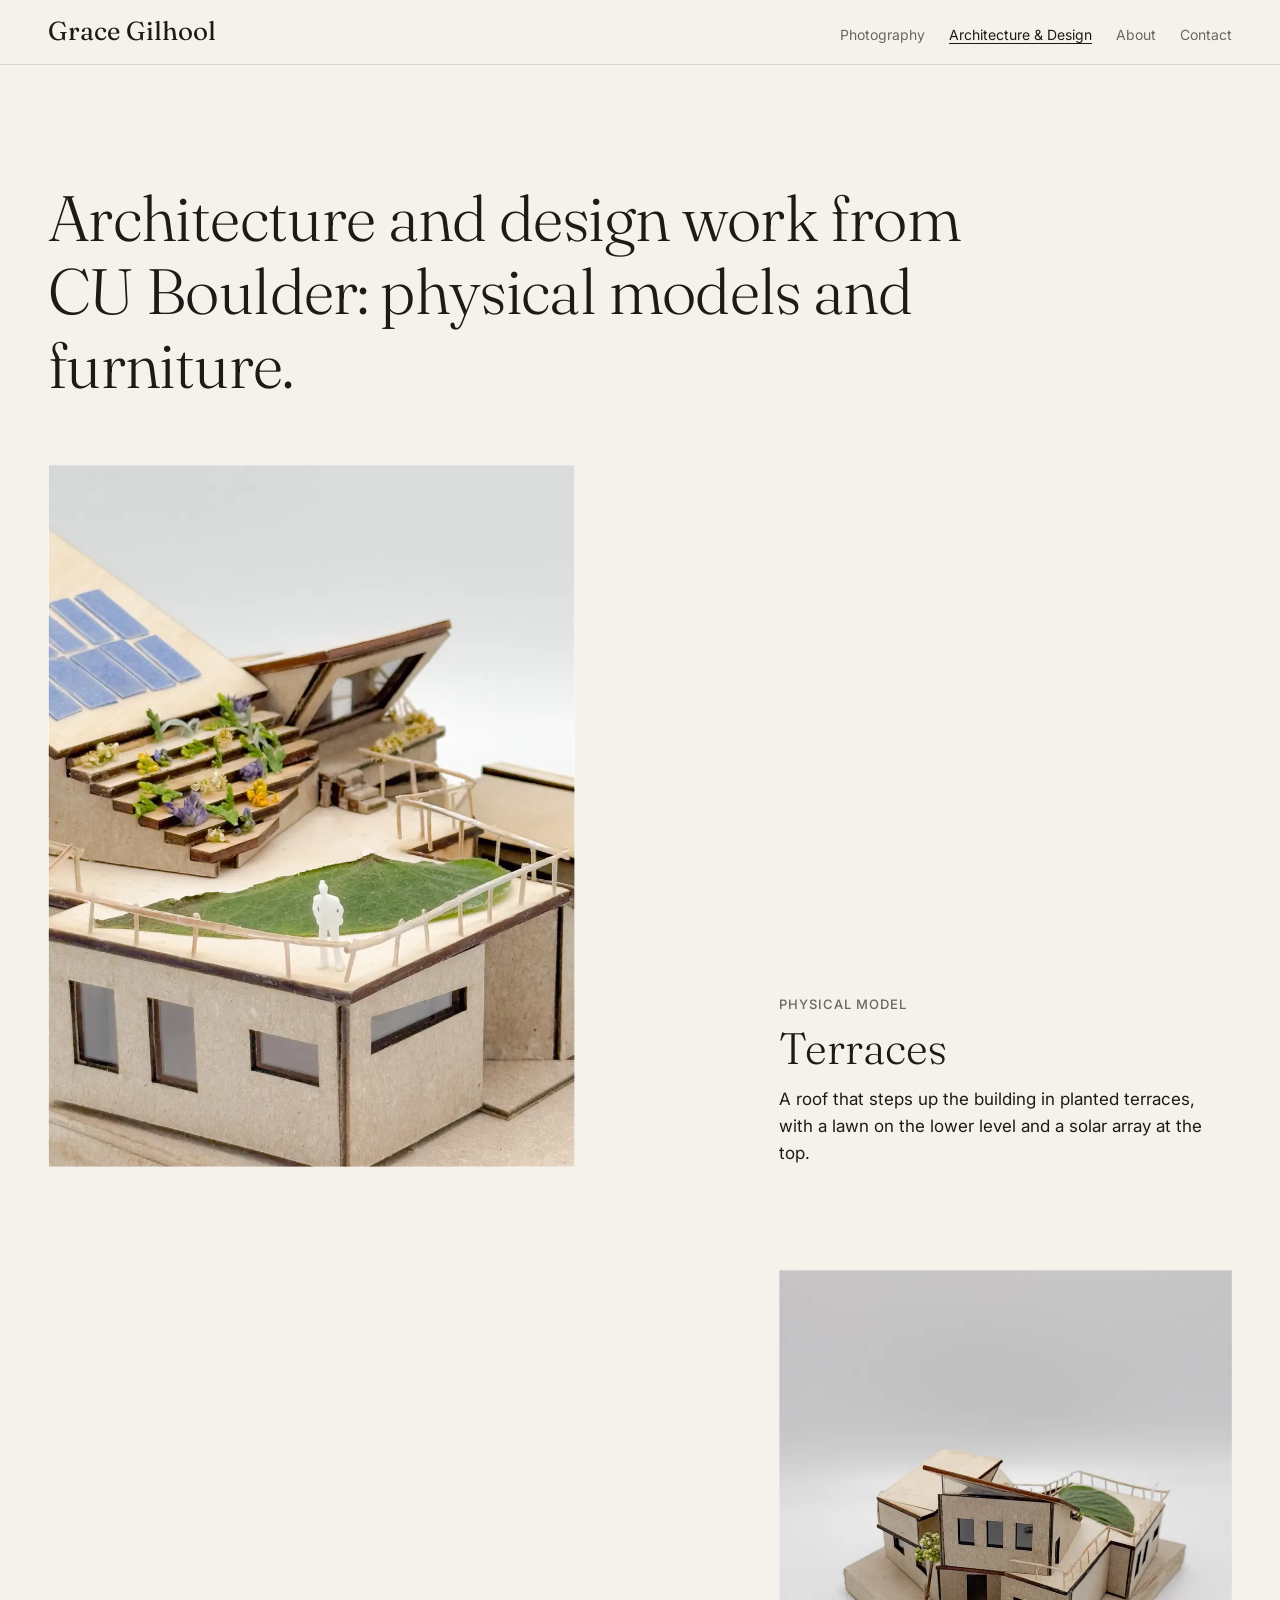
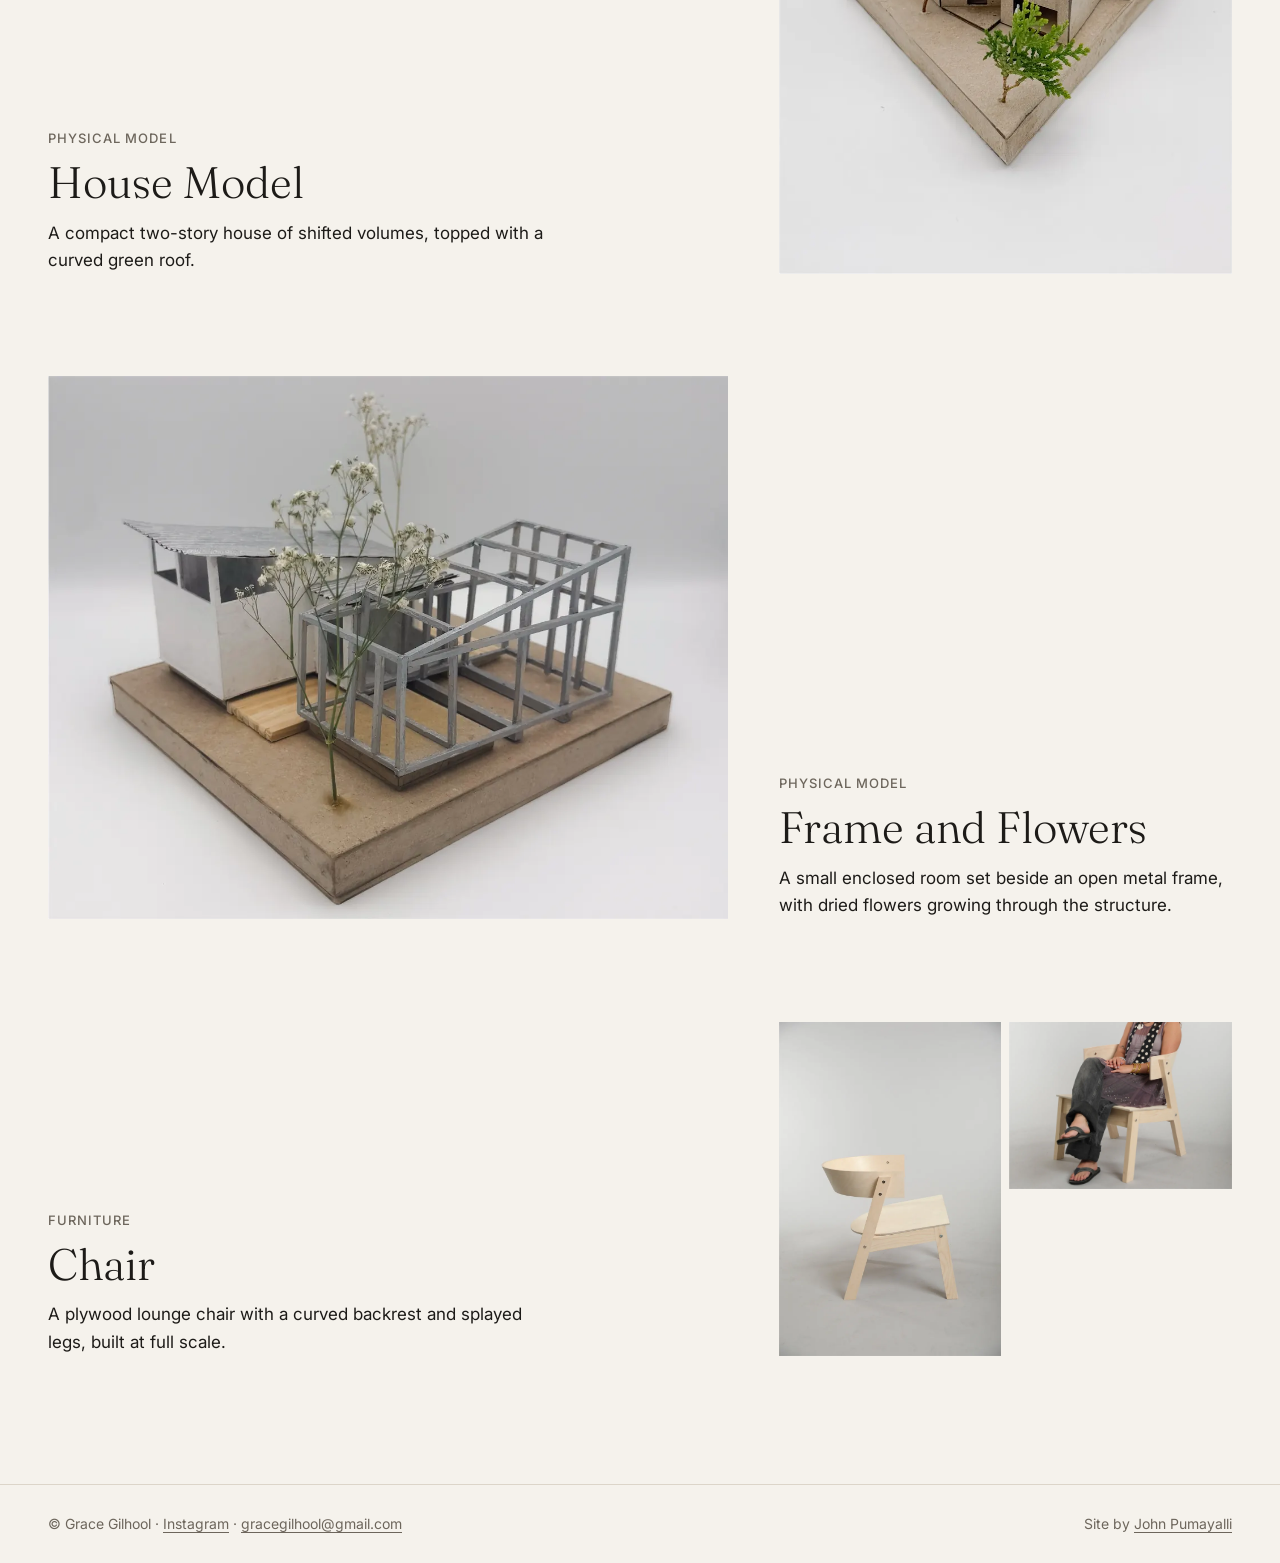
==== architecture.html @ c56a912a "Redesign: light editorial site with Photography and Architecture pages Replaces the HTML5 UP Multive" ====
<!doctype html>
<html lang="en">
<head>
<meta charset="utf-8">
<meta name="viewport" content="width=device-width, initial-scale=1">
<title>Architecture & Design | Grace Gilhool</title>
<meta name="description" content="Architecture models and furniture by Grace Gilhool, architecture student at CU Boulder.">
<meta property="og:title" content="Architecture & Design | Grace Gilhool">
<meta property="og:description" content="Architecture models and furniture by Grace Gilhool, architecture student at CU Boulder.">
<meta property="og:image" content="https://gracegilhool.com/images/fulls/beret-portrait.webp">
<link rel="icon" href="favicon.png">
<link rel="preconnect" href="https://fonts.googleapis.com">
<link rel="preconnect" href="https://fonts.gstatic.com" crossorigin>
<link rel="stylesheet" href="https://fonts.googleapis.com/css2?family=Fraunces:opsz,wght@9..144,300;9..144,400&amp;family=Inter:wght@400;500&amp;display=swap">
<link rel="stylesheet" href="styles.css?v=04989274">
</head>
<body>
<header class="site-header">
  <a class="wordmark" href="./">Grace Gilhool</a>
  <nav><a href="./">Photography</a><a href="architecture.html" aria-current="page">Architecture<span class="nav-long"> &amp; Design</span></a><a href="./#about">About</a><a href="./#contact">Contact</a></nav>
</header>
<main>
<section class="intro">
  <h1>Architecture and design work from CU Boulder: physical models and furniture.</h1>
</section>
<section class="projects" data-lightbox>
  <article class="project">
    <div class="project-images" data-count="1"><a href="images/fulls/model-green-roof.webp" data-title="Terraces" data-caption=""><img src="images/thumbs/model-green-roof.webp" width="901" height="1200" alt="Architectural model with stepped planted terraces, a rooftop lawn and solar panels" decoding="async"></a></div>
    <div class="project-text">
      <p class="kind">Physical model</p>
      <h2>Terraces</h2>
      <p>A roof that steps up the building in planted terraces, with a lawn on the lower level and a solar array at the top.</p>
    </div>
  </article>
  <article class="project">
    <div class="project-images" data-count="1"><a href="images/fulls/model-house.webp" data-title="House Model" data-caption=""><img src="images/thumbs/model-house.webp" width="900" height="1200" alt="Wooden model of a two-story house with a curved green roof" decoding="async"></a></div>
    <div class="project-text">
      <p class="kind">Physical model</p>
      <h2>House Model</h2>
      <p>A compact two-story house of shifted volumes, topped with a curved green roof.</p>
    </div>
  </article>
  <article class="project">
    <div class="project-images" data-count="1"><a href="images/fulls/model-frame.webp" data-title="Frame and Flowers" data-caption=""><img src="images/thumbs/model-frame.webp" width="1200" height="959" alt="Architectural model of a white room beside an open gray frame, with dried flowers" loading="lazy" decoding="async"></a></div>
    <div class="project-text">
      <p class="kind">Physical model</p>
      <h2>Frame and Flowers</h2>
      <p>A small enclosed room set beside an open metal frame, with dried flowers growing through the structure.</p>
    </div>
  </article>
  <article class="project">
    <div class="project-images" data-count="2"><a href="images/fulls/chair.webp" data-title="Chair" data-caption=""><img src="images/thumbs/chair.webp" width="800" height="1200" alt="Plywood lounge chair on a gray backdrop" loading="lazy" decoding="async"></a><a href="images/fulls/chair-seated.webp" data-title="Chair" data-caption=""><img src="images/thumbs/chair-seated.webp" width="1200" height="901" alt="Someone sitting in the plywood chair" loading="lazy" decoding="async"></a></div>
    <div class="project-text">
      <p class="kind">Furniture</p>
      <h2>Chair</h2>
      <p>A plywood lounge chair with a curved backrest and splayed legs, built at full scale.</p>
    </div>
  </article>
</section>
</main>
<footer class="site-footer">
  <p>&copy; Grace Gilhool &middot; <a href="https://www.instagram.com/gracegilhoolpictures/">Instagram</a> &middot; <a href="mailto:gracegilhool@gmail.com">gracegilhool@gmail.com</a></p>
  <p class="credit">Site by <a href="https://www.instagram.com/johngenopuma/">John Pumayalli</a></p>
</footer>
<dialog class="lightbox" aria-label="Photo viewer">
  <button class="lb-close" type="button" aria-label="Close">&times;</button>
  <button class="lb-prev" type="button" aria-label="Previous photo">&#8249;</button>
  <figure><img alt=""><figcaption><strong></strong><span></span></figcaption></figure>
  <button class="lb-next" type="button" aria-label="Next photo">&#8250;</button>
</dialog>
<script src="site.js?v=4f8572bb" defer></script>
</body>
</html>
---- styles.css ----
:root {
  --bg: #f5f2ec;
  --ink: #1d1b18;
  --muted: #6d665c;
  --line: #dcd5c9;
  --accent: #974a2c;
  --field: #fffdf9;
  --serif: "Fraunces", Georgia, serif;
  --sans: "Inter", system-ui, -apple-system, sans-serif;
  --gutter: clamp(16px, 4vw, 48px);
  --row: 230px; /* target gallery row height */
}

* { box-sizing: border-box; }

html { scroll-behavior: smooth; scroll-padding-top: 80px; }

body {
  margin: 0;
  background: var(--bg);
  color: var(--ink);
  font: 16px/1.6 var(--sans);
  -webkit-font-smoothing: antialiased;
}

a { color: inherit; text-decoration-thickness: 1px; text-underline-offset: 3px; }
a:hover { color: var(--accent); }

h1, h2, h3 { font-family: var(--serif); font-weight: 300; line-height: 1.15; margin: 0; }

/* Header */

.site-header {
  position: sticky;
  top: 0;
  z-index: 10;
  display: flex;
  align-items: baseline;
  justify-content: space-between;
  gap: 24px;
  padding: 18px var(--gutter);
  background: color-mix(in srgb, var(--bg) 92%, transparent);
  backdrop-filter: blur(8px);
  border-bottom: 1px solid var(--line);
}

.wordmark {
  font: 400 26px/1 var(--serif);
  text-decoration: none;
  white-space: nowrap;
}

.site-header nav { display: flex; flex-wrap: wrap; gap: 6px 24px; font-size: 14px; }
.site-header nav a { text-decoration: none; color: var(--muted); }
.site-header nav a:hover, .site-header nav a[aria-current] { color: var(--ink); }
.site-header nav a[aria-current] { text-decoration: underline; }

/* Intro */

.intro { padding: clamp(48px, 9vw, 120px) var(--gutter) clamp(32px, 5vw, 64px); max-width: 1100px; }
.intro h1 { font-size: clamp(32px, 5.2vw, 64px); letter-spacing: -0.01em; }
.intro p { margin: 20px 0 0; color: var(--muted); font-size: 17px; }

/* Gallery: justified rows. Each photo grows in proportion to its aspect
   ratio (--r), so every photo in a row ends up the same height and nothing
   is cropped. The ::after spacer keeps the last row from stretching. */

.work { padding: 0 var(--gutter); }

.filters { display: flex; flex-wrap: wrap; gap: 8px; margin-bottom: 20px; }
.filters button {
  font: 500 13px/1 var(--sans);
  padding: 9px 14px;
  border: 1px solid var(--line);
  border-radius: 999px;
  background: transparent;
  color: var(--muted);
  cursor: pointer;
}
.filters button:hover { color: var(--ink); border-color: var(--ink); }
.filters button[aria-pressed="true"] { background: var(--ink); border-color: var(--ink); color: var(--bg); }

.gallery { display: flex; flex-wrap: wrap; gap: 8px; }
.gallery::after { content: ""; flex: 1e6 1 0; }
.gallery figure { margin: 0; flex: var(--r) 1 calc(var(--r) * var(--row)); }
.gallery figure[hidden] { display: none; }

.gallery a, .project-images a { display: block; background: var(--line); cursor: zoom-in; }
.gallery img, .project-images img { display: block; width: 100%; height: auto; transition: opacity 0.2s; }
.gallery a:hover img, .project-images a:hover img { opacity: 0.88; }

/* About + contact */

.about, .contact {
  display: grid;
  grid-template-columns: minmax(160px, 1fr) minmax(0, 2fr);
  gap: 24px clamp(24px, 5vw, 80px);
  padding: clamp(56px, 9vw, 120px) var(--gutter) 0;
  max-width: 1200px;
}
.about h2, .contact h2 { font-size: clamp(28px, 3.5vw, 40px); }
.about-body p { margin: 0 0 1em; font-size: 18px; max-width: 62ch; }
.about-body p:first-child { font: 300 clamp(22px, 2.4vw, 28px)/1.35 var(--serif); }
.services { grid-column: 2; border-top: 1px solid var(--line); padding-top: 20px; }
.services h3 { font: 500 13px/1 var(--sans); text-transform: uppercase; letter-spacing: 0.08em; color: var(--muted); }
.services ul { display: flex; flex-wrap: wrap; gap: 8px; list-style: none; padding: 0; margin: 16px 0 0; }
.services a { display: block; padding: 6px 12px; border: 1px solid var(--line); border-radius: 999px; font-size: 14px; text-decoration: none; }
.services a:hover { border-color: var(--accent); }

.contact form { display: grid; grid-template-columns: 1fr 1fr; gap: 16px; max-width: 720px; }
.contact label { display: grid; gap: 6px; font-size: 13px; font-weight: 500; color: var(--muted); }
.contact .wide { grid-column: 1 / -1; }
.contact input, .contact select, .contact textarea {
  font: 16px/1.4 var(--sans);
  color: var(--ink);
  padding: 12px 14px;
  border: 1px solid var(--line);
  border-radius: 6px;
  background: var(--field);
  width: 100%;
}
.contact input:focus, .contact select:focus, .contact textarea:focus { outline: 2px solid var(--accent); outline-offset: -1px; border-color: transparent; }
.contact .honey { display: none; }
.actions { display: flex; align-items: center; gap: 16px; }
.actions button {
  font: 500 15px/1 var(--sans);
  padding: 14px 28px;
  border: 0;
  border-radius: 999px;
  background: var(--ink);
  color: var(--bg);
  cursor: pointer;
}
.actions button:hover { background: var(--accent); }
.actions button:disabled { opacity: 0.5; cursor: progress; }
.status { margin: 0; color: var(--muted); font-size: 14px; }

/* Architecture projects */

.projects { display: grid; gap: clamp(56px, 8vw, 104px); padding: 0 var(--gutter); }
.project { display: grid; grid-template-columns: minmax(0, 3fr) minmax(220px, 2fr); gap: clamp(20px, 4vw, 56px); align-items: end; }
.project:nth-child(even) .project-images { order: 2; justify-items: end; }
.project-images { display: grid; gap: 8px; align-items: start; }
.project-images[data-count="2"] { grid-template-columns: 1fr 1fr; }
.project-images a { width: fit-content; max-width: 100%; }
.project-images img { width: auto; max-width: 100%; max-height: 78vh; }
.project-text .kind { font: 500 13px/1 var(--sans); text-transform: uppercase; letter-spacing: 0.08em; color: var(--muted); margin: 0 0 12px; }
.project-text h2 { font-size: clamp(30px, 3.6vw, 44px); margin-bottom: 12px; }
.project-text p:last-child { font-size: 17px; max-width: 46ch; margin: 0; }

/* Footer */

.site-footer {
  display: flex;
  flex-wrap: wrap;
  justify-content: space-between;
  gap: 8px 24px;
  margin-top: clamp(72px, 10vw, 140px);
  padding: 28px var(--gutter);
  border-top: 1px solid var(--line);
  font-size: 14px;
  color: var(--muted);
}
.site-footer p { margin: 0; }

/* Lightbox */

.lightbox {
  width: 100vw;
  height: 100dvh;
  max-width: none;
  max-height: none;
  margin: 0;
  padding: 0;
  border: 0;
  background: #161412;
  color: #f5f2ec;
}
.lightbox[open] { display: grid; grid-template-columns: 64px 1fr 64px; align-items: center; }
.lightbox::backdrop { background: transparent; }
.lightbox figure { margin: 0; display: grid; justify-items: center; gap: 14px; grid-column: 2; }
.lightbox img { max-width: 100%; max-height: calc(100dvh - 120px); object-fit: contain; }
.lightbox figcaption { text-align: center; font-size: 14px; color: #c9c1b4; max-width: 60ch; }
.lightbox figcaption strong { display: block; font: 400 20px/1.3 var(--serif); color: #f5f2ec; }
.lightbox button {
  background: none;
  border: 0;
  color: #f5f2ec;
  font-size: 44px;
  line-height: 1;
  cursor: pointer;
  opacity: 0.7;
  height: 100%;
}
.lightbox button:hover { opacity: 1; }
.lb-close { position: absolute; top: 12px; right: 16px; height: auto !important; font-size: 36px !important; }

/* Screen sizes */

@media (min-width: 1400px) {
  :root { --row: 280px; }
}


@media (max-width: 900px) {
  :root { --row: 180px; }
  .about, .contact { grid-template-columns: 1fr; }
  .services { grid-column: auto; }
  .project { grid-template-columns: 1fr; }
  .project:nth-child(even) .project-images { order: 0; justify-items: start; }
}

@media (max-width: 560px) {
  :root { --row: 120px; }
  .site-header { flex-direction: column; gap: 10px; }
  .site-header nav { gap: 6px 16px; font-size: 13px; }
  .nav-long { display: none; }
  .gallery { gap: 4px; }
  .contact form { grid-template-columns: 1fr; }
  .lightbox[open] { grid-template-columns: 0 1fr 0; }
  .lb-prev, .lb-next { display: none; }
}
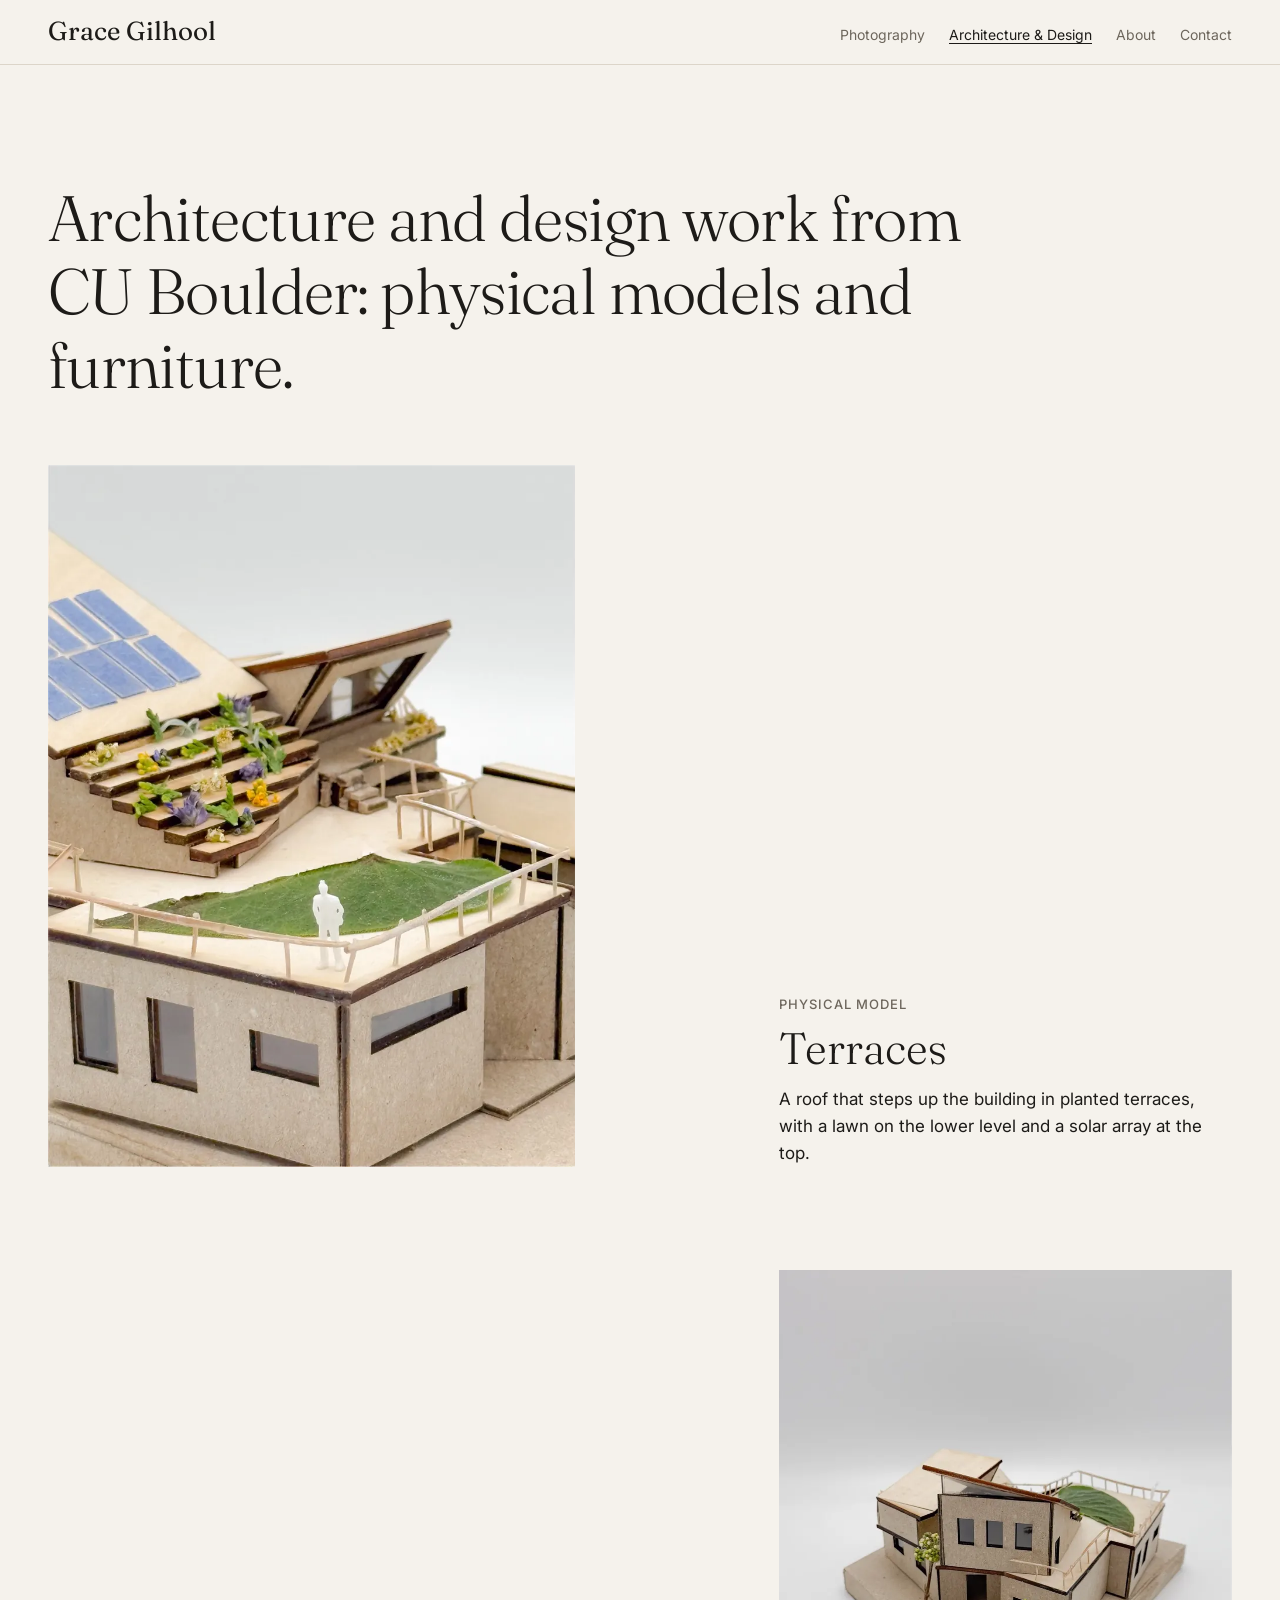
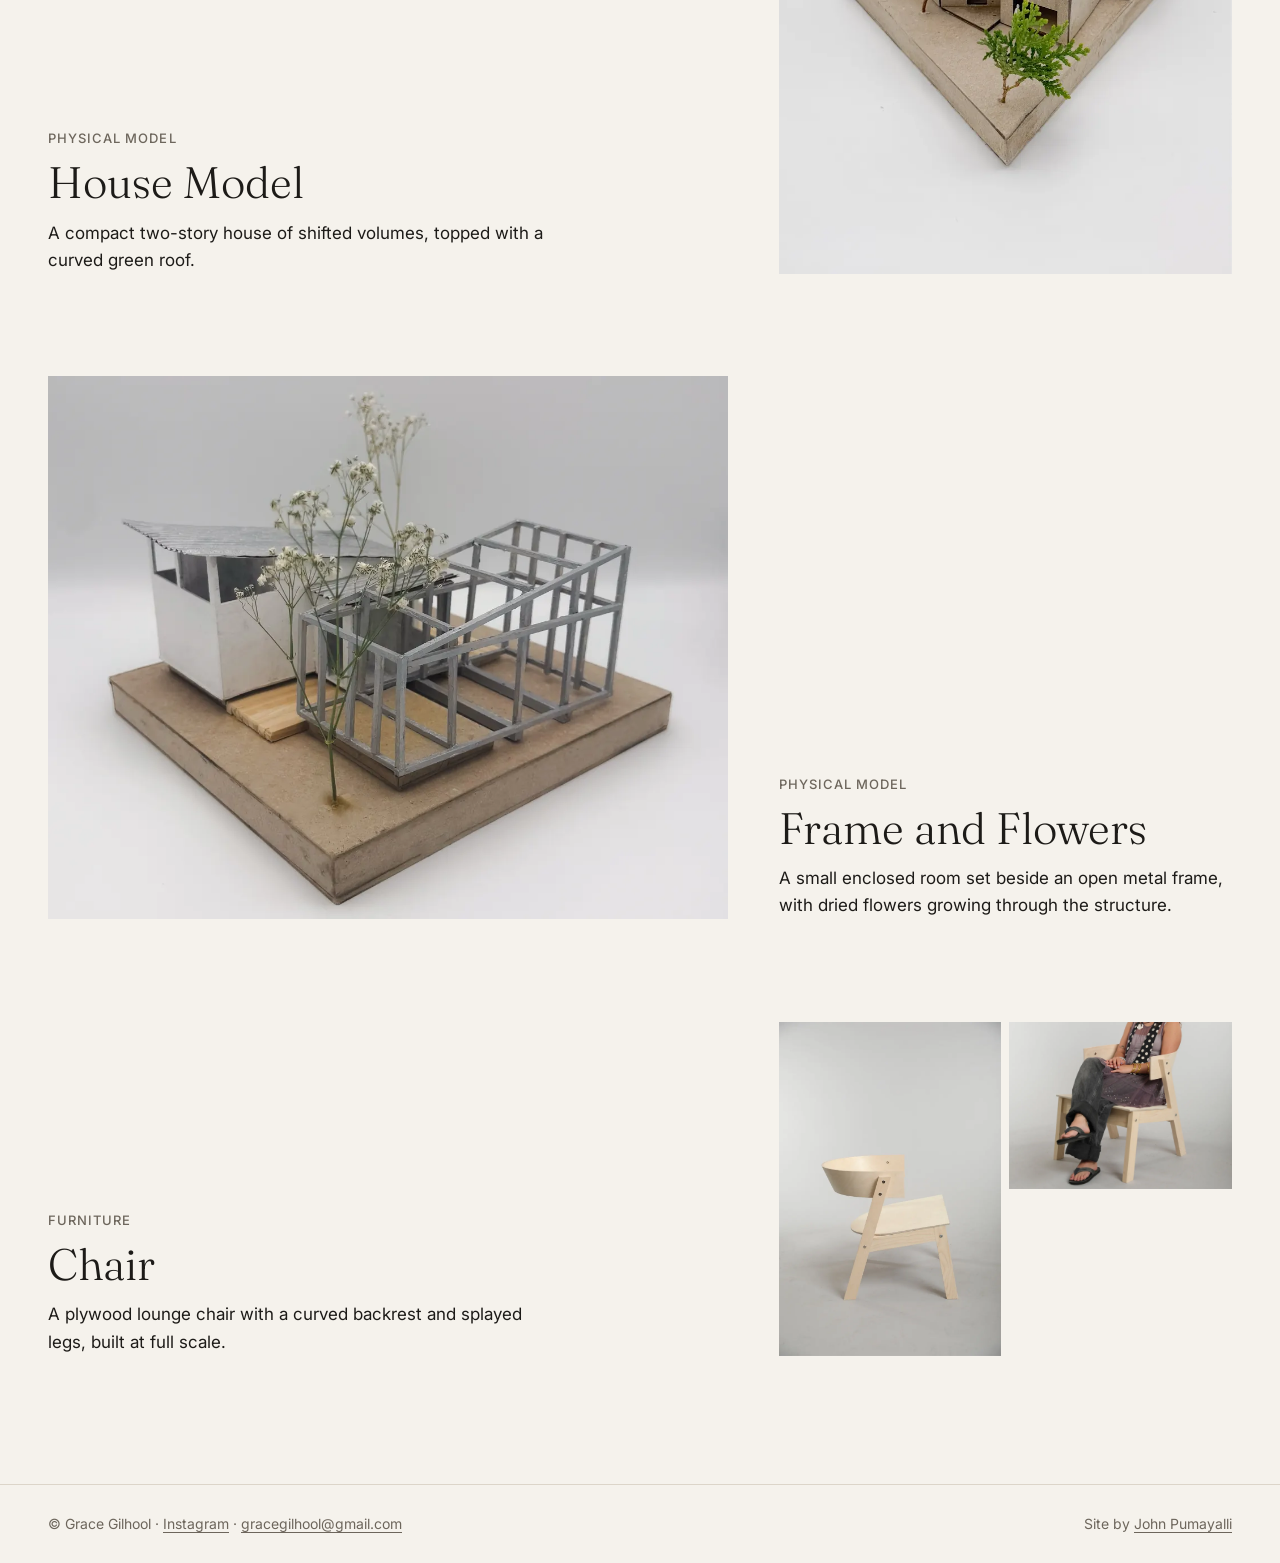
==== commit 4f91fa24: "Trim stray edge lines, "the beach", serial commas - build_images.py shaves 1-3px light lines that sc" ====
--- a/architecture.html
+++ b/architecture.html
@@ -25,7 +25,7 @@
 </section>
 <section class="projects" data-lightbox>
   <article class="project">
-    <div class="project-images" data-count="1"><a href="images/fulls/model-green-roof.webp" data-title="Terraces" data-caption=""><img src="images/thumbs/model-green-roof.webp" width="901" height="1200" alt="Architectural model with stepped planted terraces, a rooftop lawn and solar panels" decoding="async"></a></div>
+    <div class="project-images" data-count="1"><a href="images/fulls/model-green-roof.webp" data-title="Terraces" data-caption=""><img src="images/thumbs/model-green-roof.webp" width="900" height="1200" alt="Architectural model with stepped planted terraces, a rooftop lawn and solar panels" decoding="async"></a></div>
     <div class="project-text">
       <p class="kind">Physical model</p>
       <h2>Terraces</h2>
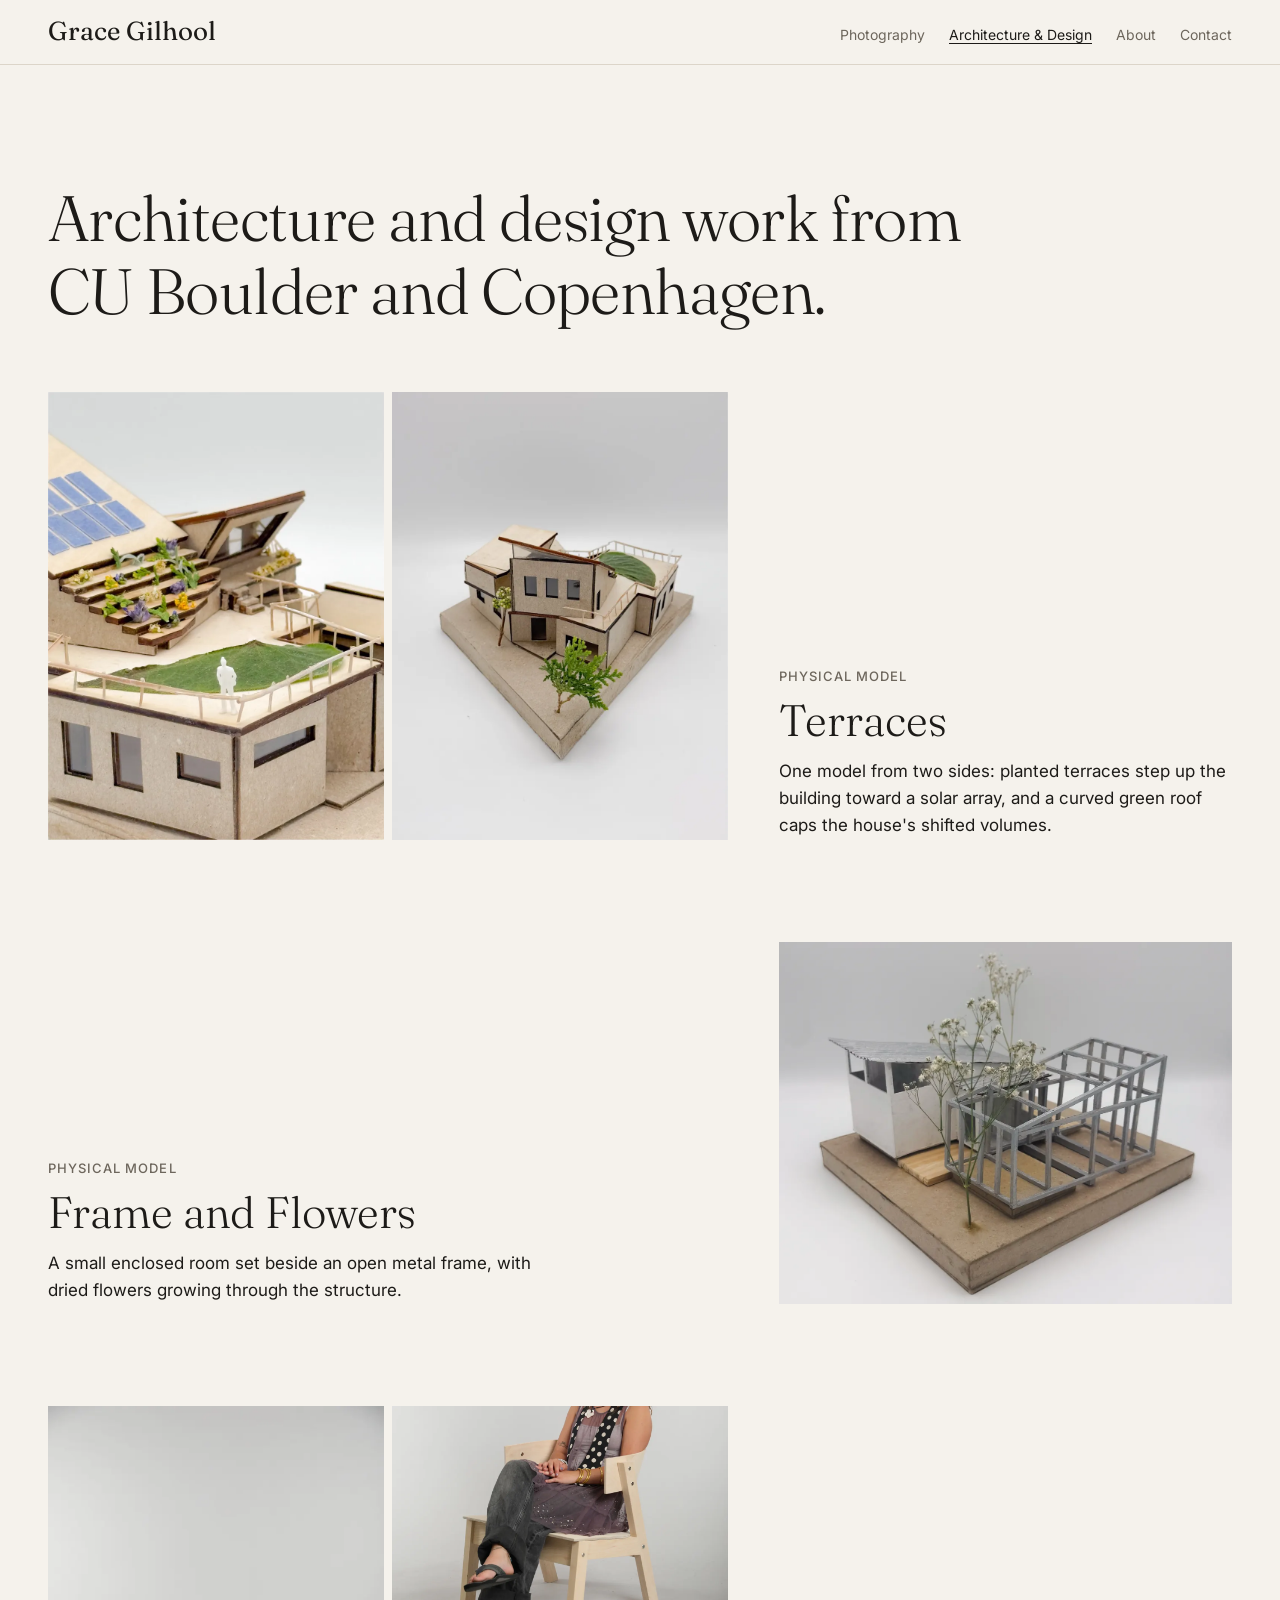
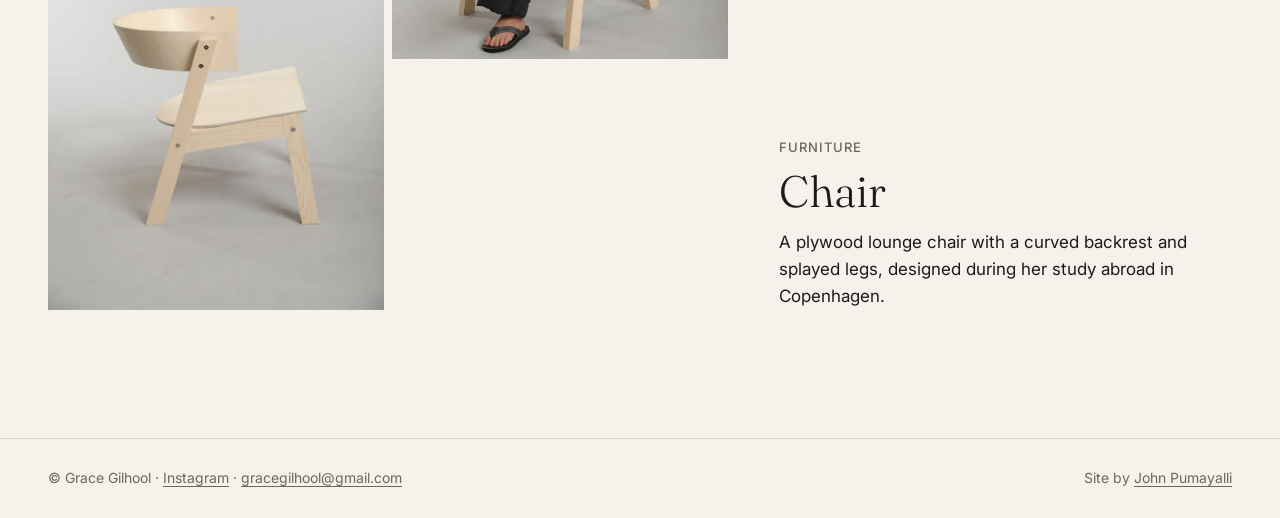
==== commit e09c8737: "Copenhagen credits, merge the two Terraces views, trim two captions - Graffiti House, Canal and Boot" ====
--- a/architecture.html
+++ b/architecture.html
@@ -4,9 +4,9 @@
 <meta charset="utf-8">
 <meta name="viewport" content="width=device-width, initial-scale=1">
 <title>Architecture & Design | Grace Gilhool</title>
-<meta name="description" content="Architecture models and furniture by Grace Gilhool, architecture student at CU Boulder.">
+<meta name="description" content="Architecture models and furniture by Grace Gilhool, from CU Boulder and a study abroad in Copenhagen.">
 <meta property="og:title" content="Architecture & Design | Grace Gilhool">
-<meta property="og:description" content="Architecture models and furniture by Grace Gilhool, architecture student at CU Boulder.">
+<meta property="og:description" content="Architecture models and furniture by Grace Gilhool, from CU Boulder and a study abroad in Copenhagen.">
 <meta property="og:image" content="https://gracegilhool.com/images/fulls/beret-portrait.webp">
 <link rel="icon" href="favicon.png">
 <link rel="preconnect" href="https://fonts.googleapis.com">
@@ -21,27 +21,19 @@
 </header>
 <main>
 <section class="intro">
-  <h1>Architecture and design work from CU Boulder: physical models and furniture.</h1>
+  <h1>Architecture and design work from CU Boulder and Copenhagen.</h1>
 </section>
 <section class="projects" data-lightbox>
   <article class="project">
-    <div class="project-images" data-count="1"><a href="images/fulls/model-green-roof.webp" data-title="Terraces" data-caption=""><img src="images/thumbs/model-green-roof.webp" width="900" height="1200" alt="Architectural model with stepped planted terraces, a rooftop lawn and solar panels" decoding="async"></a></div>
+    <div class="project-images" data-count="2"><a href="images/fulls/model-green-roof.webp" data-title="Terraces" data-caption=""><img src="images/thumbs/model-green-roof.webp" width="900" height="1200" alt="Architectural model with stepped planted terraces, a rooftop lawn and solar panels" decoding="async"></a><a href="images/fulls/model-house.webp" data-title="Terraces" data-caption=""><img src="images/thumbs/model-house.webp" width="900" height="1200" alt="Wooden model of a two-story house with a curved green roof" decoding="async"></a></div>
     <div class="project-text">
       <p class="kind">Physical model</p>
       <h2>Terraces</h2>
-      <p>A roof that steps up the building in planted terraces, with a lawn on the lower level and a solar array at the top.</p>
+      <p>One model from two sides: planted terraces step up the building toward a solar array, and a curved green roof caps the house&#x27;s shifted volumes.</p>
     </div>
   </article>
   <article class="project">
-    <div class="project-images" data-count="1"><a href="images/fulls/model-house.webp" data-title="House Model" data-caption=""><img src="images/thumbs/model-house.webp" width="900" height="1200" alt="Wooden model of a two-story house with a curved green roof" decoding="async"></a></div>
-    <div class="project-text">
-      <p class="kind">Physical model</p>
-      <h2>House Model</h2>
-      <p>A compact two-story house of shifted volumes, topped with a curved green roof.</p>
-    </div>
-  </article>
-  <article class="project">
-    <div class="project-images" data-count="1"><a href="images/fulls/model-frame.webp" data-title="Frame and Flowers" data-caption=""><img src="images/thumbs/model-frame.webp" width="1200" height="959" alt="Architectural model of a white room beside an open gray frame, with dried flowers" loading="lazy" decoding="async"></a></div>
+    <div class="project-images" data-count="1"><a href="images/fulls/model-frame.webp" data-title="Frame and Flowers" data-caption=""><img src="images/thumbs/model-frame.webp" width="1200" height="959" alt="Architectural model of a white room beside an open gray frame, with dried flowers" decoding="async"></a></div>
     <div class="project-text">
       <p class="kind">Physical model</p>
       <h2>Frame and Flowers</h2>
@@ -53,7 +45,7 @@
     <div class="project-text">
       <p class="kind">Furniture</p>
       <h2>Chair</h2>
-      <p>A plywood lounge chair with a curved backrest and splayed legs, built at full scale.</p>
+      <p>A plywood lounge chair with a curved backrest and splayed legs, designed during her study abroad in Copenhagen.</p>
     </div>
   </article>
 </section>
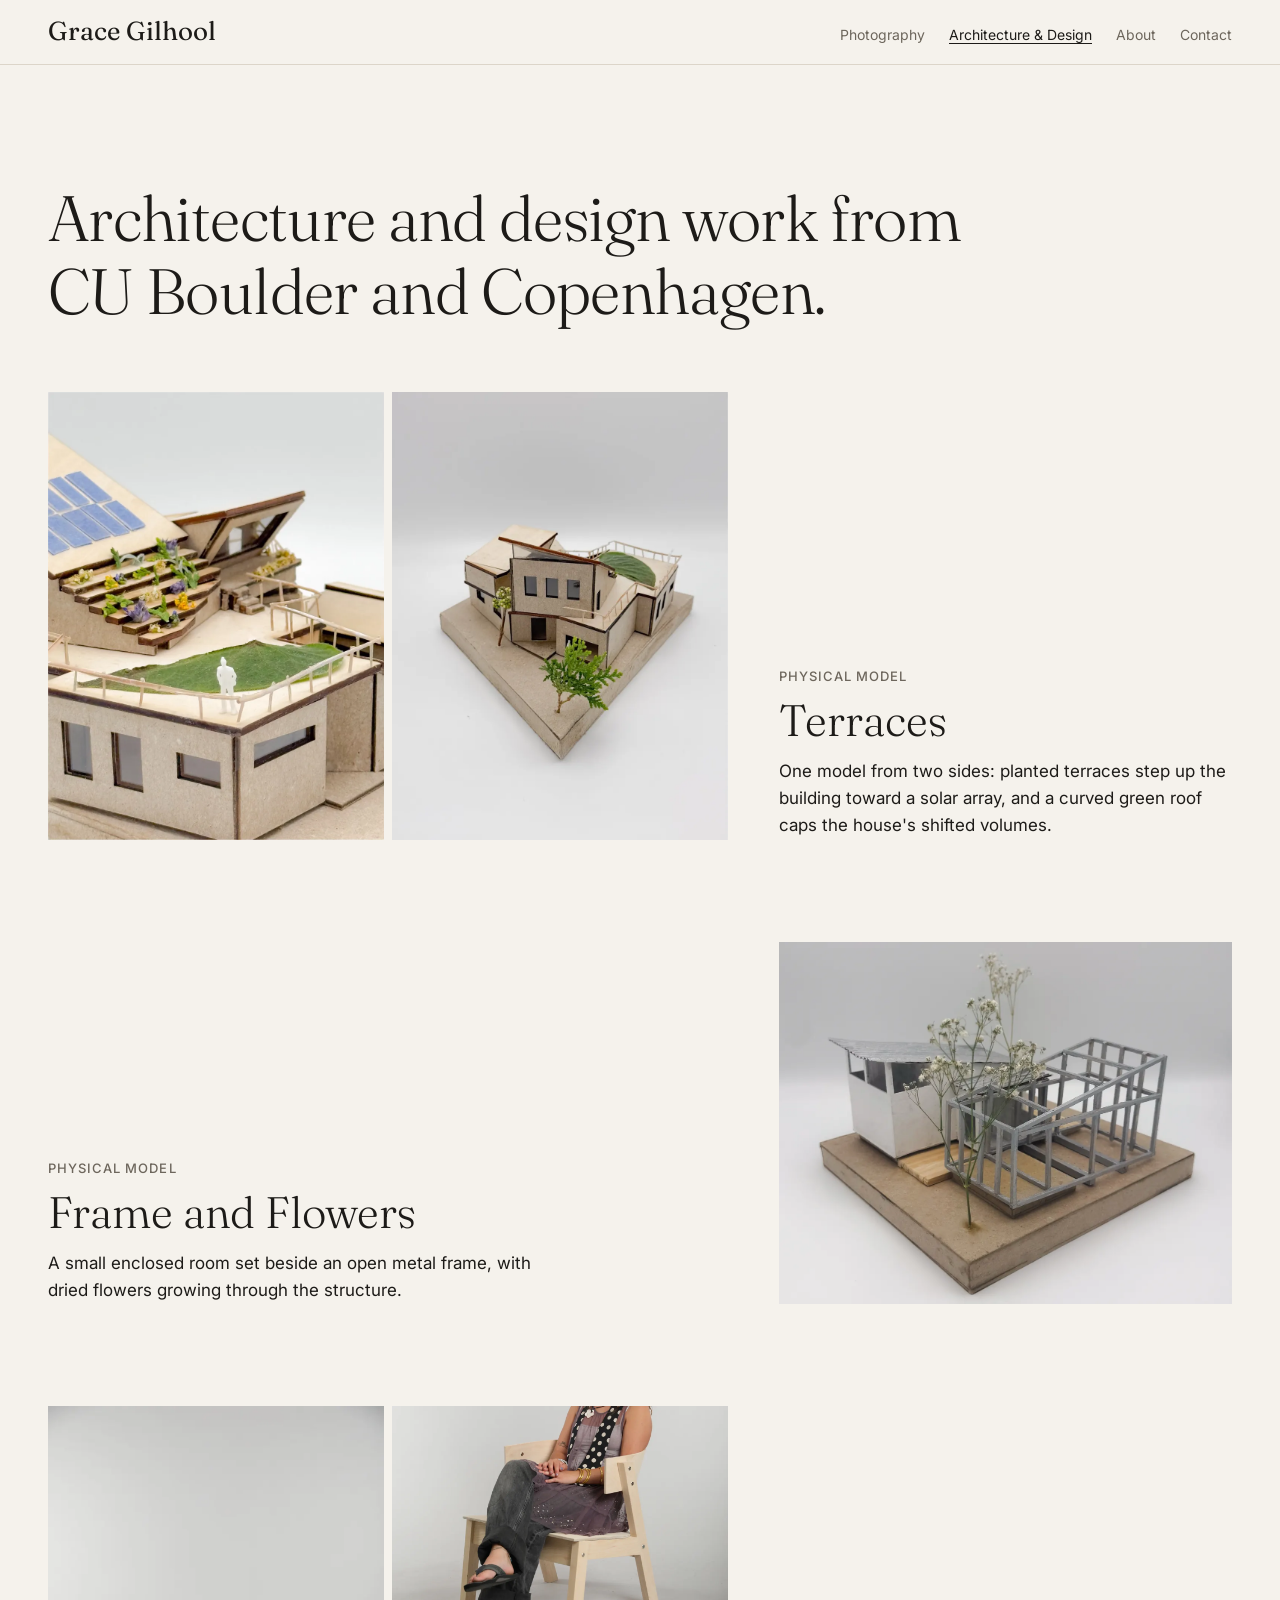
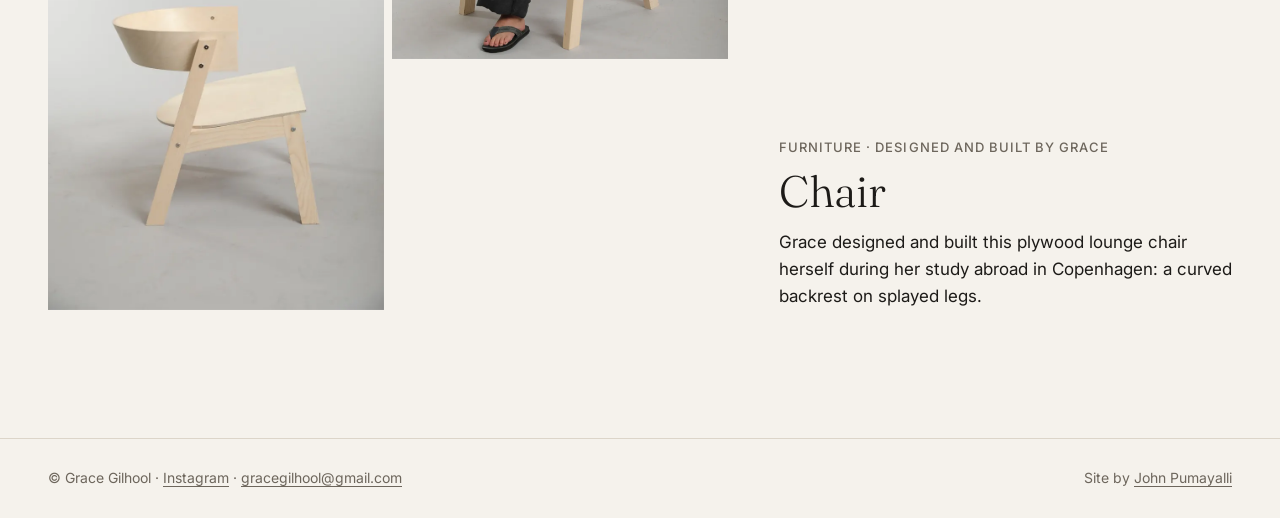
==== commit 4ea26633: "Chair: credit Grace with designing and building it Co-Authored-By: Claude Opus 5.5 <noreply@anthropi" ====
--- a/architecture.html
+++ b/architecture.html
@@ -43,16 +43,16 @@
   <article class="project">
     <div class="project-images" data-count="2"><a href="images/fulls/chair.webp" data-title="Chair" data-caption=""><img src="images/thumbs/chair.webp" width="800" height="1200" alt="Plywood lounge chair on a gray backdrop" loading="lazy" decoding="async"></a><a href="images/fulls/chair-seated.webp" data-title="Chair" data-caption=""><img src="images/thumbs/chair-seated.webp" width="1200" height="901" alt="Someone sitting in the plywood chair" loading="lazy" decoding="async"></a></div>
     <div class="project-text">
-      <p class="kind">Furniture</p>
+      <p class="kind">Furniture · Designed and built by Grace</p>
       <h2>Chair</h2>
-      <p>A plywood lounge chair with a curved backrest and splayed legs, designed during her study abroad in Copenhagen.</p>
+      <p>Grace designed and built this plywood lounge chair herself during her study abroad in Copenhagen: a curved backrest on splayed legs.</p>
     </div>
   </article>
 </section>
 </main>
 <footer class="site-footer">
   <p>&copy; Grace Gilhool &middot; <a href="https://www.instagram.com/gracegilhoolpictures/">Instagram</a> &middot; <a href="mailto:gracegilhool@gmail.com">gracegilhool@gmail.com</a></p>
-  <p class="credit">Site by <a href="https://www.instagram.com/johngenopuma/">John Pumayalli</a></p>
+  <p class="credit">Site by <a href="https://www.linkedin.com/in/johnpumayalli/">John Pumayalli</a></p>
 </footer>
 <dialog class="lightbox" aria-label="Photo viewer">
   <button class="lb-close" type="button" aria-label="Close">&times;</button>
